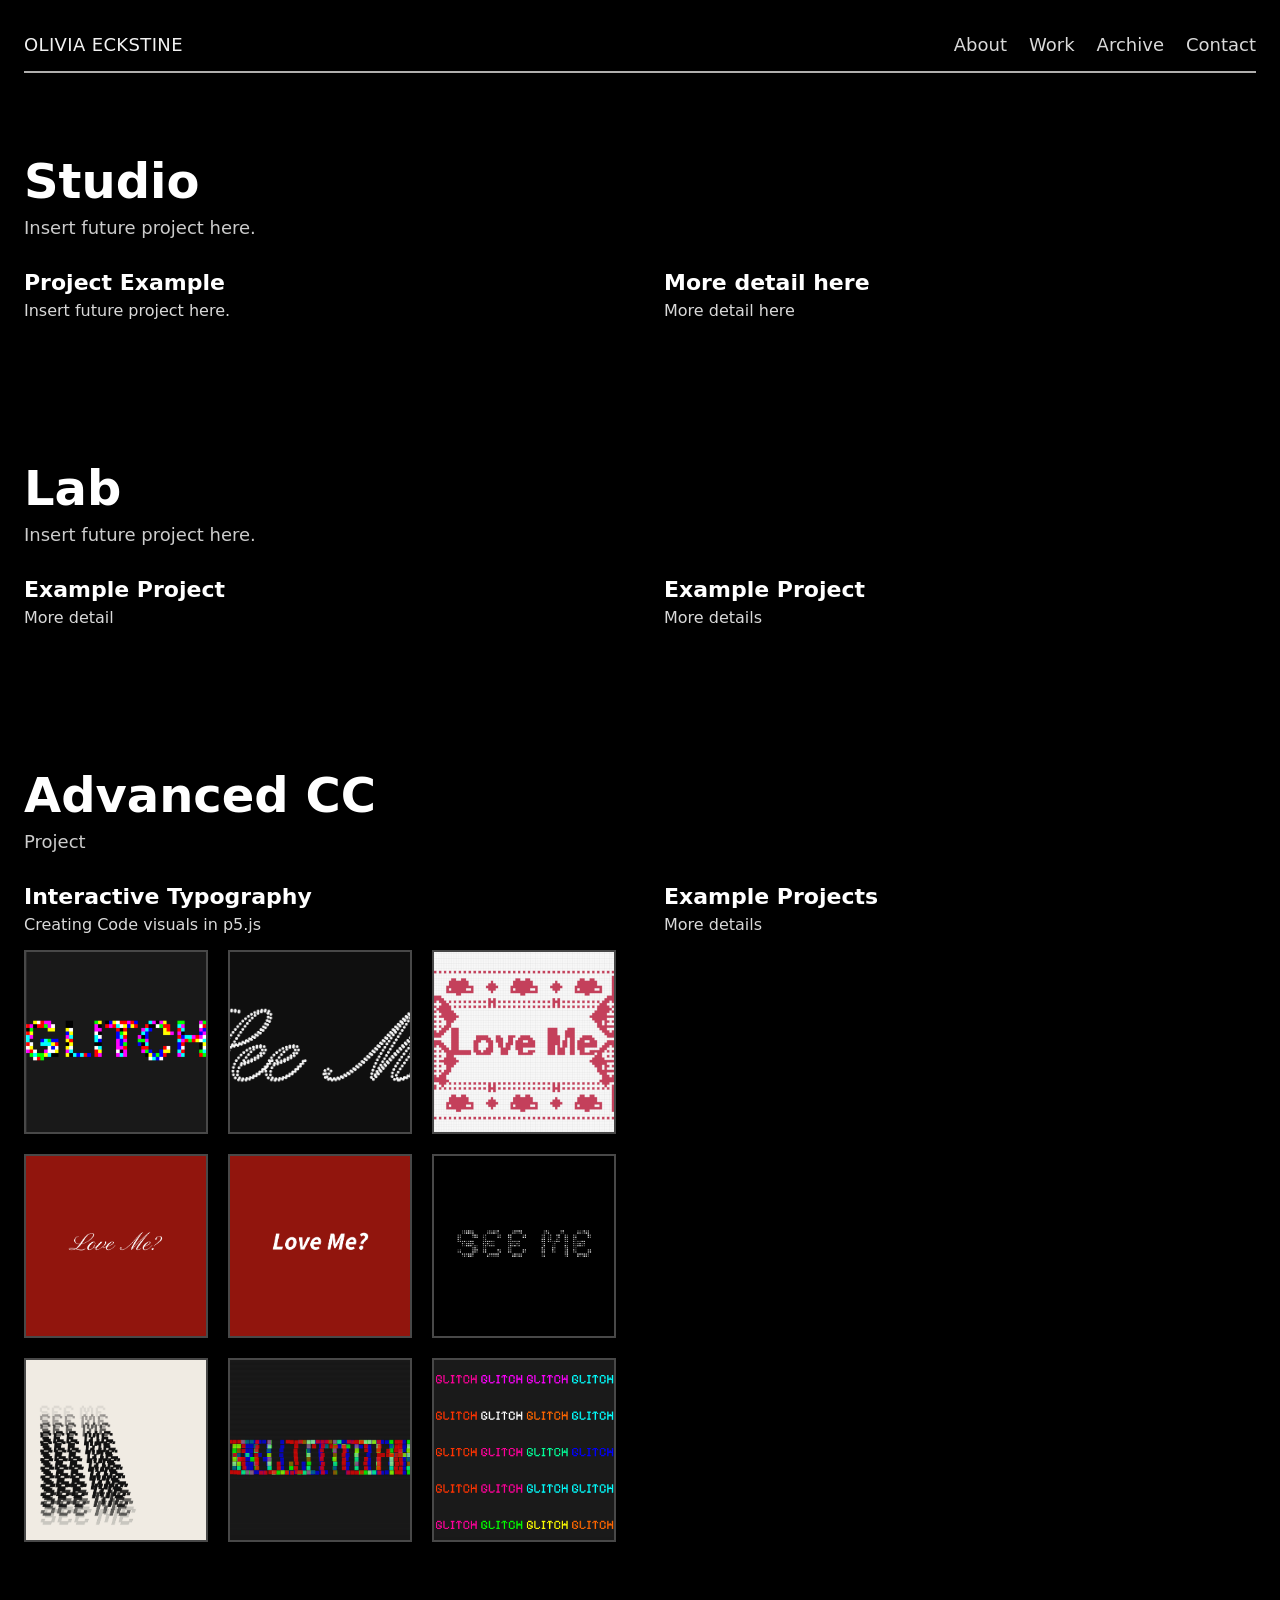
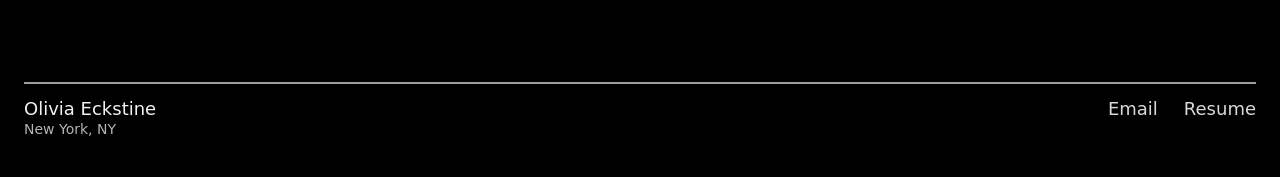
==== work.html @ ec0cae28 "Add files via upload" ====
<!DOCTYPE html>
<html lang="en">
<head>
    <meta charset="UTF-8">
    <meta name="viewport" content="width=device-width, initial-scale=1.0">
    <title>Document</title>
    <link rel="stylesheet" href="styles.css">
</head>
<body>
     <div class="wrap">
        <header class="nav">
            <div class="nav-left">
            <a href="index.html">OLIVIA ECKSTINE</a>
            </div>
            <nav class="nav-right">
                <a href="about.html">About</a>
                <a href="work.html">Work</a>
                <a href="archive.html">Archive</a>
                <a href="contact.html">Contact</a>
            </nav>
        </header>

        <main class="work-page">
          <section class="work-section work-studio">
            <header class="work-section-header">
              <h2 class="work-section-title">Studio</h2>
              <p class="work-section-desc">
                Insert future project here.
              </p>
            </header>

            <div class="work-grid">
              <article class="work-item">
                <h3>Project Example</h3>
                <p>                
                  Insert future project here.
                </p>
              </article>

              <article class="work-item">
                <h3>More detail here</h3>
                <p>More detail here</p>
              </article>
            </div>
          </section>

          <section class="work-section work-lab">
            <header class="work-section-header">
              <h2 class="work-section-title">Lab</h2>
              <p class="work-section-desc">
                Insert future project here.
              </p>
            </header>

            <div class="work-grid">
              <article class="work-item">
                <h3>Example Project</h3>
                <p>More detail</p>
              </article>

              <article class="work-item">
                <h3>Example Project</h3>
                <p>More details</p>
              </article>
            </div>
          </section>

          <section class="work-section work-acc">
            <header class="work-section-header">
              <h2 class="work-section-title">Advanced CC</h2>
              <p class="work-section-desc">
                Project
              </p>
            </header>

            <div class="work-grid">
              <article class="work-item">
                <h3>Interactive Typography</h3>
                <p>Creating Code visuals in p5.js</p>

                  <section class="type-grid-section">
                    <div class="type-grid">

                      <a class="archive-tile is-image" 
                        href="https://oeckstine.github.io/Proto1/" 
                        target="_blank" 
                        rel="noopener">
                        <img class="tile-image" 
                        src="proto1.png" 
                        alt="Proto1 p5.js Sketch Preview">
                      </a>

                      <a class="archive-tile is-image" 
                        href="https://oeckstine.github.io/Proto2/" 
                        target="_blank" 
                        rel="noopener">
                        <img class="tile-image" 
                        src="Proto2.png" 
                        alt="Proto2 p5.js Sketch Preview">
                      </a>

                      <a class="archive-tile is-image" 
                        href="https://oeckstine.github.io/Proto3/" 
                        target="_blank" 
                        rel="noopener">
                        <img class="tile-image" 
                        src="Proto3.png" 
                        alt="Proto3 p5.js Sketch Preview">
                      </a>

                      <a class="archive-tile is-image" 
                        href="https://oeckstine.github.io/Proto4/" 
                        target="_blank" 
                        rel="noopener">
                        <img class="tile-image" 
                        src="Proto4.png" 
                        alt="Proto4 p5.js Sketch Preview">
                      </a>

                      <a class="archive-tile is-image" 
                        href="https://oeckstine.github.io/Proto5/" 
                        target="_blank" 
                        rel="noopener">
                        <img class="tile-image" 
                        src="Proto5.png" 
                        alt="Proto5 p5.js Sketch Preview">
                      </a>

                      <a class="archive-tile is-image" 
                        href="https://oeckstine.github.io/Proto6/" 
                        target="_blank" 
                        rel="noopener">
                        <img class="tile-image" 
                        src="Proto6.png" 
                        alt="Proto6 p5.js Sketch Preview">
                      </a>

                      <a class="archive-tile is-image" 
                        href="https://oeckstine.github.io/proto7/" 
                        target="_blank" 
                        rel="noopener">
                        <img class="tile-image" 
                        src="Proto7.png" 
                        alt="Proto7 p5.js Sketch Preview">
                      </a>

                      <a class="archive-tile is-image" 
                        href="https://oeckstine.github.io/proto8/" 
                        target="_blank" 
                        rel="noopener">
                        <img class="tile-image" 
                        src="Proto8.png" 
                        alt="Proto8 p5.js Sketch Preview">
                      </a>

                      <a class="archive-tile is-image" 
                        href="https://oeckstine.github.io/proto9/" 
                        target="_blank" 
                        rel="noopener">
                        <img class="tile-image" 
                        src="Proto9.png" 
                        alt="Proto9 p5.js Sketch Preview">
                      </a>

                    </div>
                  </section>

              </article>

              <article class="work-item">
                <h3>Example Projects</h3>
                <p>More details</p>
              </article>
            </div>
          </section>
        </main>


        <footer class="bottom-nav">
            <div class="bottom-left">
                <div class="bottom-name">Olivia Eckstine</div>
                <div class="bottom-location">New York, NY</div>
            </div>

            <div class="bottom-right">
                <a href="mailto:o_eckstine@outlook.com">Email</a>
                <a href="OliviaEckstine.Resume (1).pdf" target="_blank" rel="noopener">Resume</a>
            </div>
        </footer>

    </div>
</body>
</html>
---- styles.css ----
* { box-sizing: border-box; }

html, body { height: 100%; }

body{
  margin: 0;
  background: #000;
  color: #fff;
  font-family: system-ui, Helvetica;
  font-weight: 500;
}

.wrap{
  margin: 0 auto;
  padding: 24px 24px 40px; 
} 

.nav{
  display: flex;
  align-items: center;
  justify-content: space-between;
  padding: 10px 0 16px;
  border-bottom: 2px solid rgba(176, 175, 174);
}

.nav-right{
  display: flex;
  gap: 22px;
}

.nav a{
  color: #fff;
  text-decoration: none;
  font-size: 18px;
  opacity: .85;
}

.nav a:hover,
.nav a.active{
  opacity: 1;
}

.nav-left a{
  letter-spacing: .02em;
  opacity: .95; 
}

.content {
  margin-top: 270px;
  margin-bottom: 160px;
  max-width: 720px;
  font-size: 40px;
  line-height: 1.25;
  overflow: visible;
}

.typing {
  position: relative;
}

.typing::after {
  content: "";
  display: inline-block;
  width: 2px;
  height: 1em;
  margin-left: 6px;
  background: rgba(255,255,255,.9);
  vertical-align: -0.12em;
  animation: blink .8s step-end infinite;
}

@keyframes blink {
  50% { opacity: 0; }
}

@media (prefers-reduced-motion: reduce) {
  .typing::after { animation: none; }
}

.grid-container{
  background: rgba(255, 255, 255, 0.1);
  padding: 40px 24px 40px; 
  border-radius: 8px;

  border-top: 2px solid rgba(176, 175, 174);
  background-clip: padding-box;

  display: grid;
  align-items: flex-start;
  grid-template-columns: repeat(3, 400px);
  gap: 16px;
}

.bottom-nav{
  margin-top: 24px;
  padding: 14px 0 0;
  border-top: 2px solid rgba(176, 175, 174, .9);

  display: flex;
  align-items: flex-start;
  justify-content: space-between;
  gap: 20px;

  font-size: 18px;
}

.bottom-left{
  display: flex;
  flex-direction: column;
  gap: 2px;
}

.bottom-name{
  opacity: .95;
}

.bottom-location{
  opacity: .7;
  font-size: 14px;
}

.bottom-right{
  display: flex;
  gap: 26px;
}

.bottom-right a{
  color: #fff;
  text-decoration: none;
  opacity: .85;
}

.bottom-right a:hover{
  opacity: 1;
}

.content-about{
  margin: 150px 0;
  font-size: 24px;
  margin-right: 350px;

}

.work-page{
  margin-top: 80px;
}

.work-section{
  margin-bottom: 140px;
}

.work-section-header{
  max-width: 640px;
  margin-bottom: 32px;
}

.work-section-title{
  font-size: 48px;
  margin: 0 0 8px;
}

.work-section-desc{
  font-size: 18px;
  opacity: .8;
  margin: 0;
}

.work-grid{
  display: grid;
  grid-template-columns: repeat(2, 1fr);
  gap: 32px 48px;
}

.work-item h3{
  margin: 0 0 6px;
  font-size: 22px;
}

.work-item p{
  margin: 0;
  font-size: 16px;
  opacity: .85;
}

@media (max-width: 800px){
  .work-grid{
    grid-template-columns: 1fr;
  }
}


.content-contact{
  margin: 230px 0;
  font-size: 24px;
  margin-right: 350px;
}

.footer-contact{
  display: grid;
  grid-template-columns: 1fr 1fr;
  gap: 40px 120px; 

  margin-top: 120px;
  margin-bottom: 60px;
  margin-left: 490px;
}

.contact-item{
  max-width: 420px;
}

.contact-item h4{
  font-size: 28px;
  font-weight: 600;
  margin: 0 0 8px;
}

.contact-item a,
.contact-item span{
  display: inline-block;
  font-size: 18px;
  color: #fff;
  opacity: .9;
}

.contact-item a{
  text-decoration: underline;
  text-underline-offset: 6px;
}

.contact-item span + span{
  margin-top: 6px;
  display: block;
}

.content-archive{
  font-size: 140px;
  text-align: center;
}

.content-archive h1{
  margin-top: -35px;
  margin-bottom: 16px; 
  letter-spacing: 0.5cm;
}

.archive-grid{
  display: grid;
  grid-template-columns: repeat(4, minmax(0, 1fr));
  gap: 20px;
  margin-top: 24px;
}

.archive-tile{
  position: relative;
  aspect-ratio: 1 / 1;  
  overflow: hidden; 
  display: block;
  background: rgba(255,255,255,.1);
  border: 2px solid rgba(255,255,255,.2);
}

.archive-tile iframe{
  position: absolute;
  inset: 0;
  width: 100%;
  height: 100%;
  border: 0;

  transform: scale(1);
  transform-origin: top left;
  pointer-events: none;
}

.tile-label{
  position: absolute;
  left: 10px;
  bottom: 10px;

  font-size: 12px;
  color: #000;
  background: rgba(255,255,255,.85);
  padding: 4px 6px;
}

.tile-image{
  position: absolute;
  inset: 0;
  width: 100%;
  height: 100%;
  object-fit: cover;
  display: block;
}

.recent-grid-container{
  display: grid;
  grid-template-columns: repeat(4, minmax(0, 1fr));
  gap: 70px;
  margin-top: 35px;
  margin-right: 70px;
  margin-left: 70px;
}

.recent-tile{
  position: relative;
  display: block;
  aspect-ratio: 1 / 1;
  overflow: hidden;
}
.recent-tile img,
.recent-tile iframe{
  position: absolute;
  inset: 0;
  width: 100%;
  height: 100%;
}

.recent-image,
.tile-image{
  object-fit: cover;
}

.recent-tile iframe{
  border: 0;
  transform: scale(1);
  transform-origin: top left;
  pointer-events: none;
}

.recent-label{
  position: absolute;
  left: 10px;
  bottom: 10px;
  font-size: 12px;
  color: #000;
  background: rgba(255,255,255,.85);
  padding: 4px 6px;
}

.recent{
  margin-top: 24px;
  padding-top: 20px;
  border-top: 2px solid rgba(176, 175, 174, 0.9);
}

.recent-title{
  font-size: 36px;
  margin: 0;
}

.type-grid{
  display: grid;
  grid-template-columns: repeat(3, 1fr); 
  gap: 20px;
  margin-top: 16px;
}

.archive-tile{
  position: relative;
}

.tile-image{
  width: 100%;
  height: 100%;
  object-fit: cover;
  display: block;
}
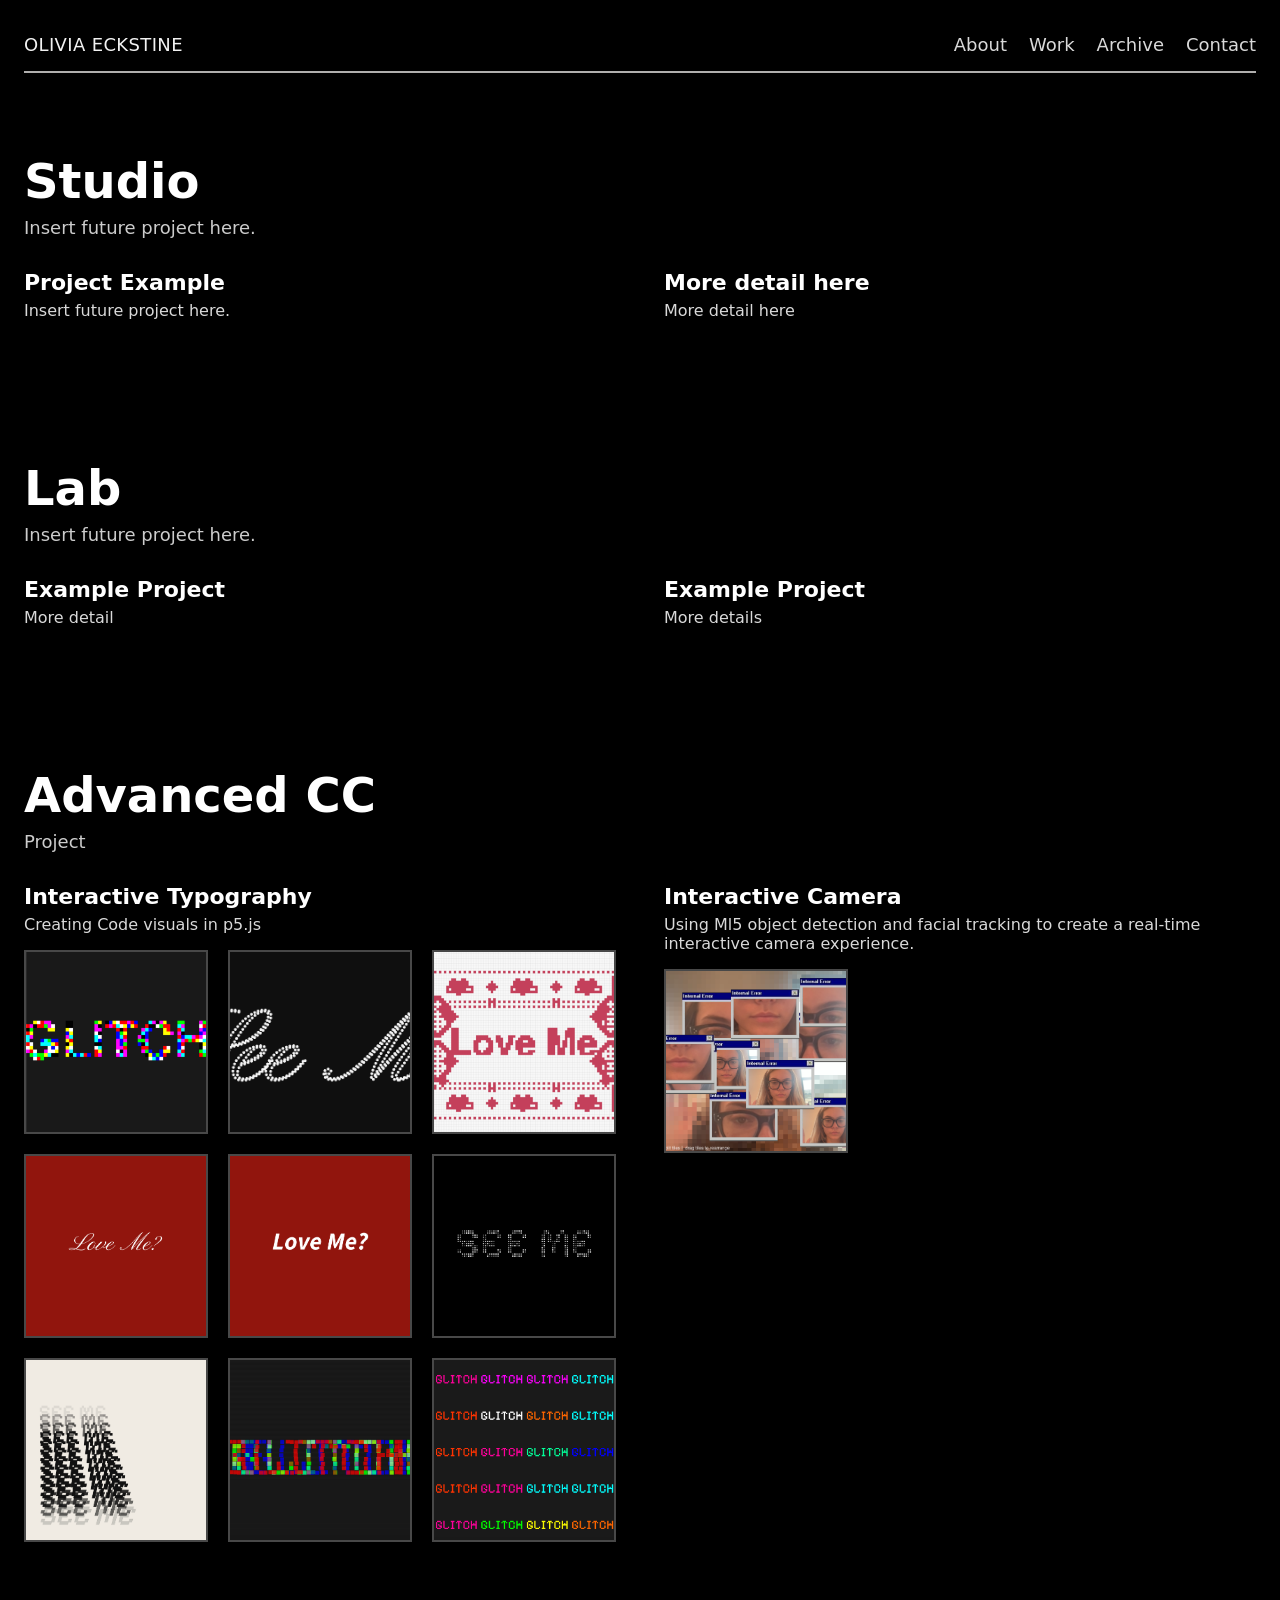
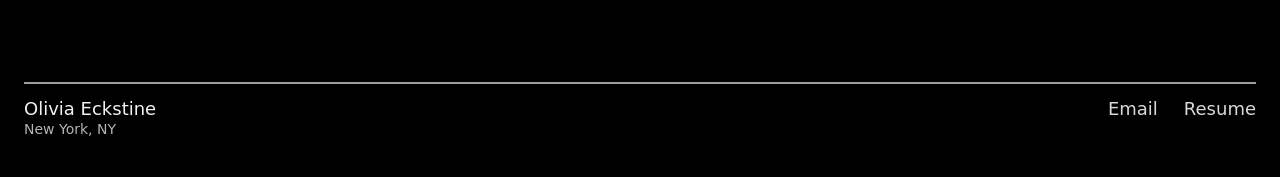
==== commit 9185f99e: "Add files via upload" ====
--- a/work.html
+++ b/work.html
@@ -168,8 +168,19 @@
               </article>
 
               <article class="work-item">
-                <h3>Example Projects</h3>
-                <p>More details</p>
+                <h3>Interactive Camera</h3>
+                <p>Using Ml5 object detection and facial tracking to create a real-time interactive camera experience.</p>
+                <section class="type-grid-section">
+                    <div class="type-grid">
+
+                      <a class="archive-tile is-image" 
+                        href="https://oeckstine.github.io/Experimental-Camera/" 
+                        target="_blank" 
+                        rel="noopener">
+                        <img class="tile-image" 
+                        src="Camera.png" 
+                        alt="Camera p5.js Sketch Preview">
+                      </a>
               </article>
             </div>
           </section>
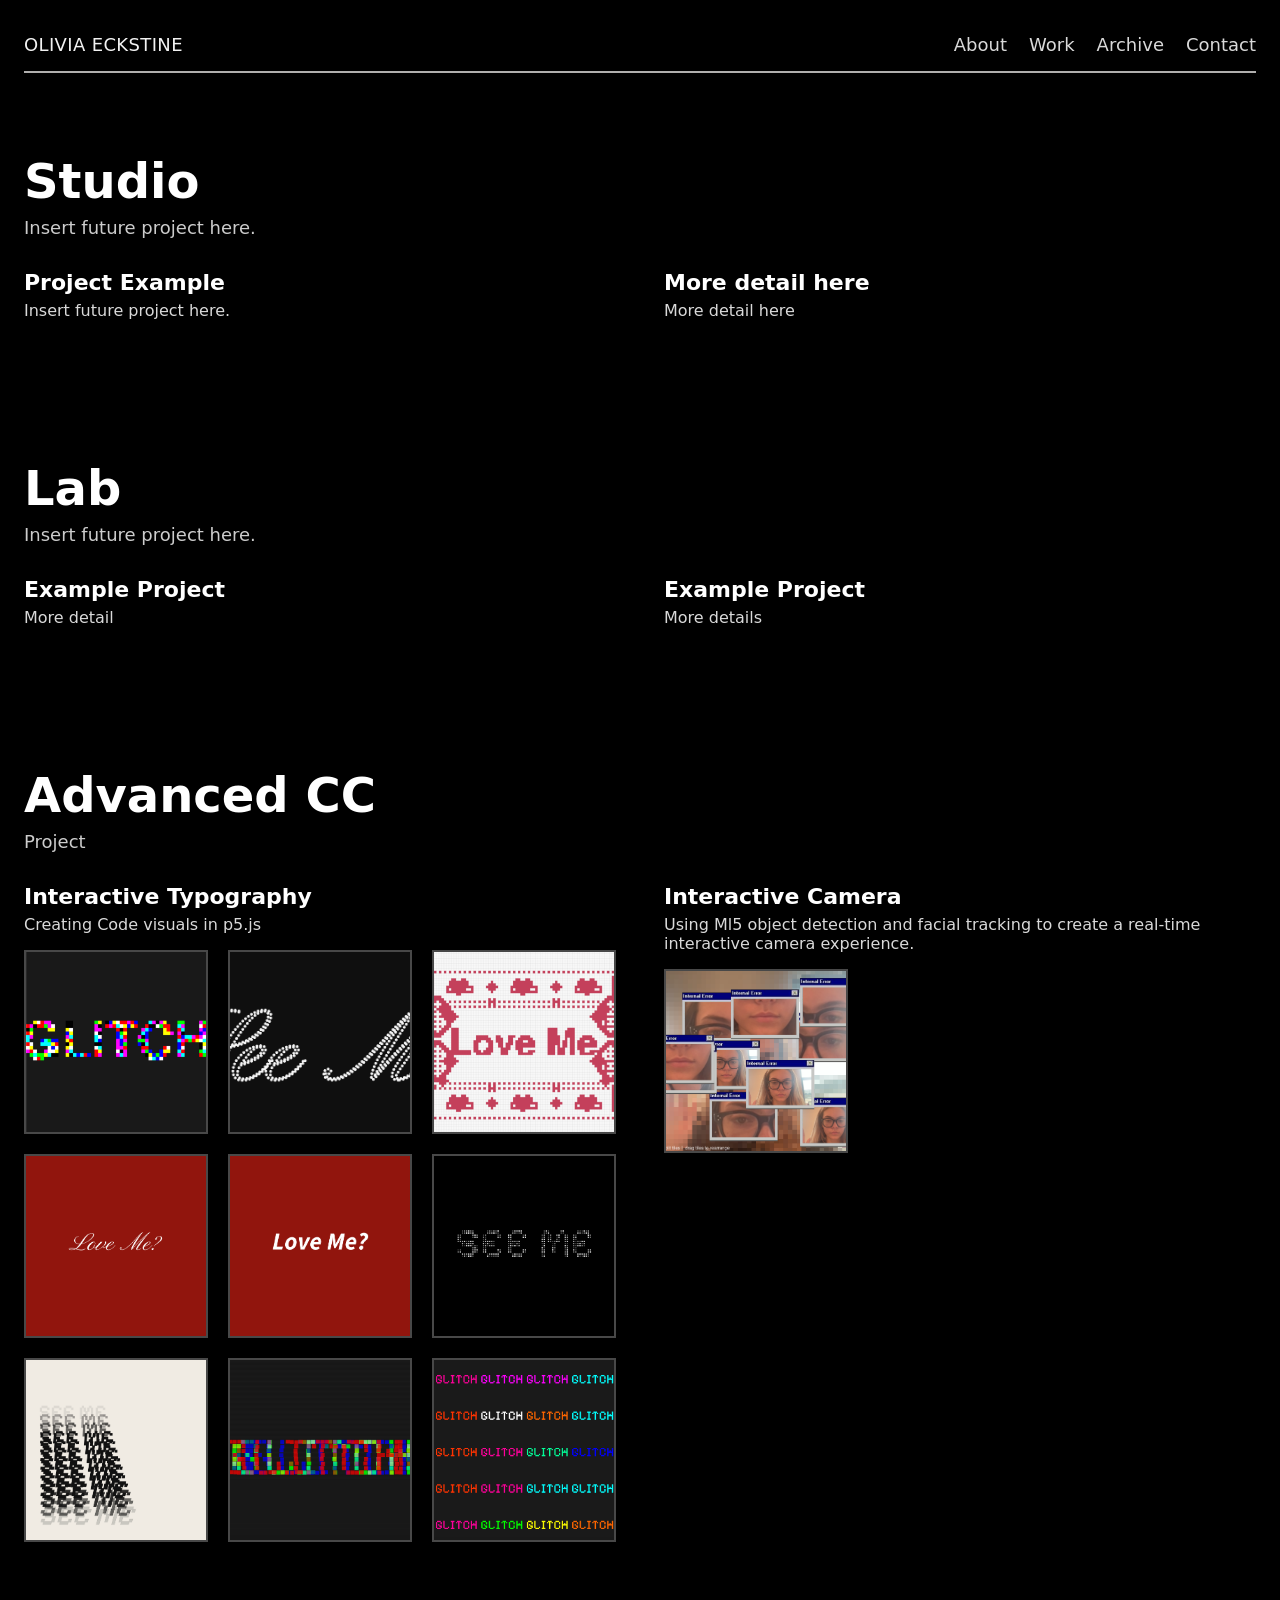
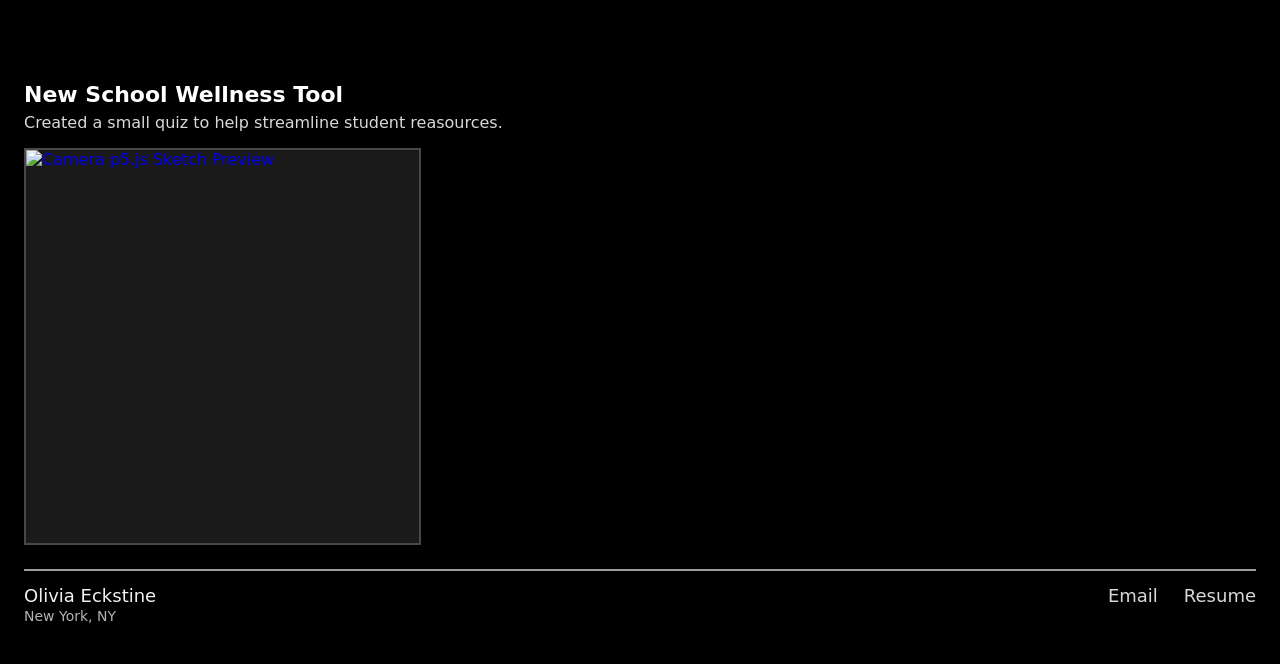
==== commit 741acf21: "Add New School Wellness Tool section to work.html Added a new article section for the New School Wel" ====
--- a/work.html
+++ b/work.html
@@ -184,6 +184,24 @@
               </article>
             </div>
           </section>
+                <article class="work-item">
+                <h3>New School Wellness Tool</h3>
+                <p>Created a small quiz to help streamline student reasources.</p>
+                <section class="type-grid-section">
+                    <div class="type-grid">
+
+                      <a class="archive-tile is-image" 
+                        href="https://oeckstine.github.io/WellnessTool-V.2/" 
+                        target="_blank" 
+                        rel="noopener">
+                        <img class="tile-image" 
+                        src="WellnessTool.png" 
+                        alt="Camera p5.js Sketch Preview">
+                      </a>
+              </article>
+
+
+                  
         </main>
 
 
@@ -201,4 +219,4 @@
 
     </div>
 </body>
-</html>+</html>
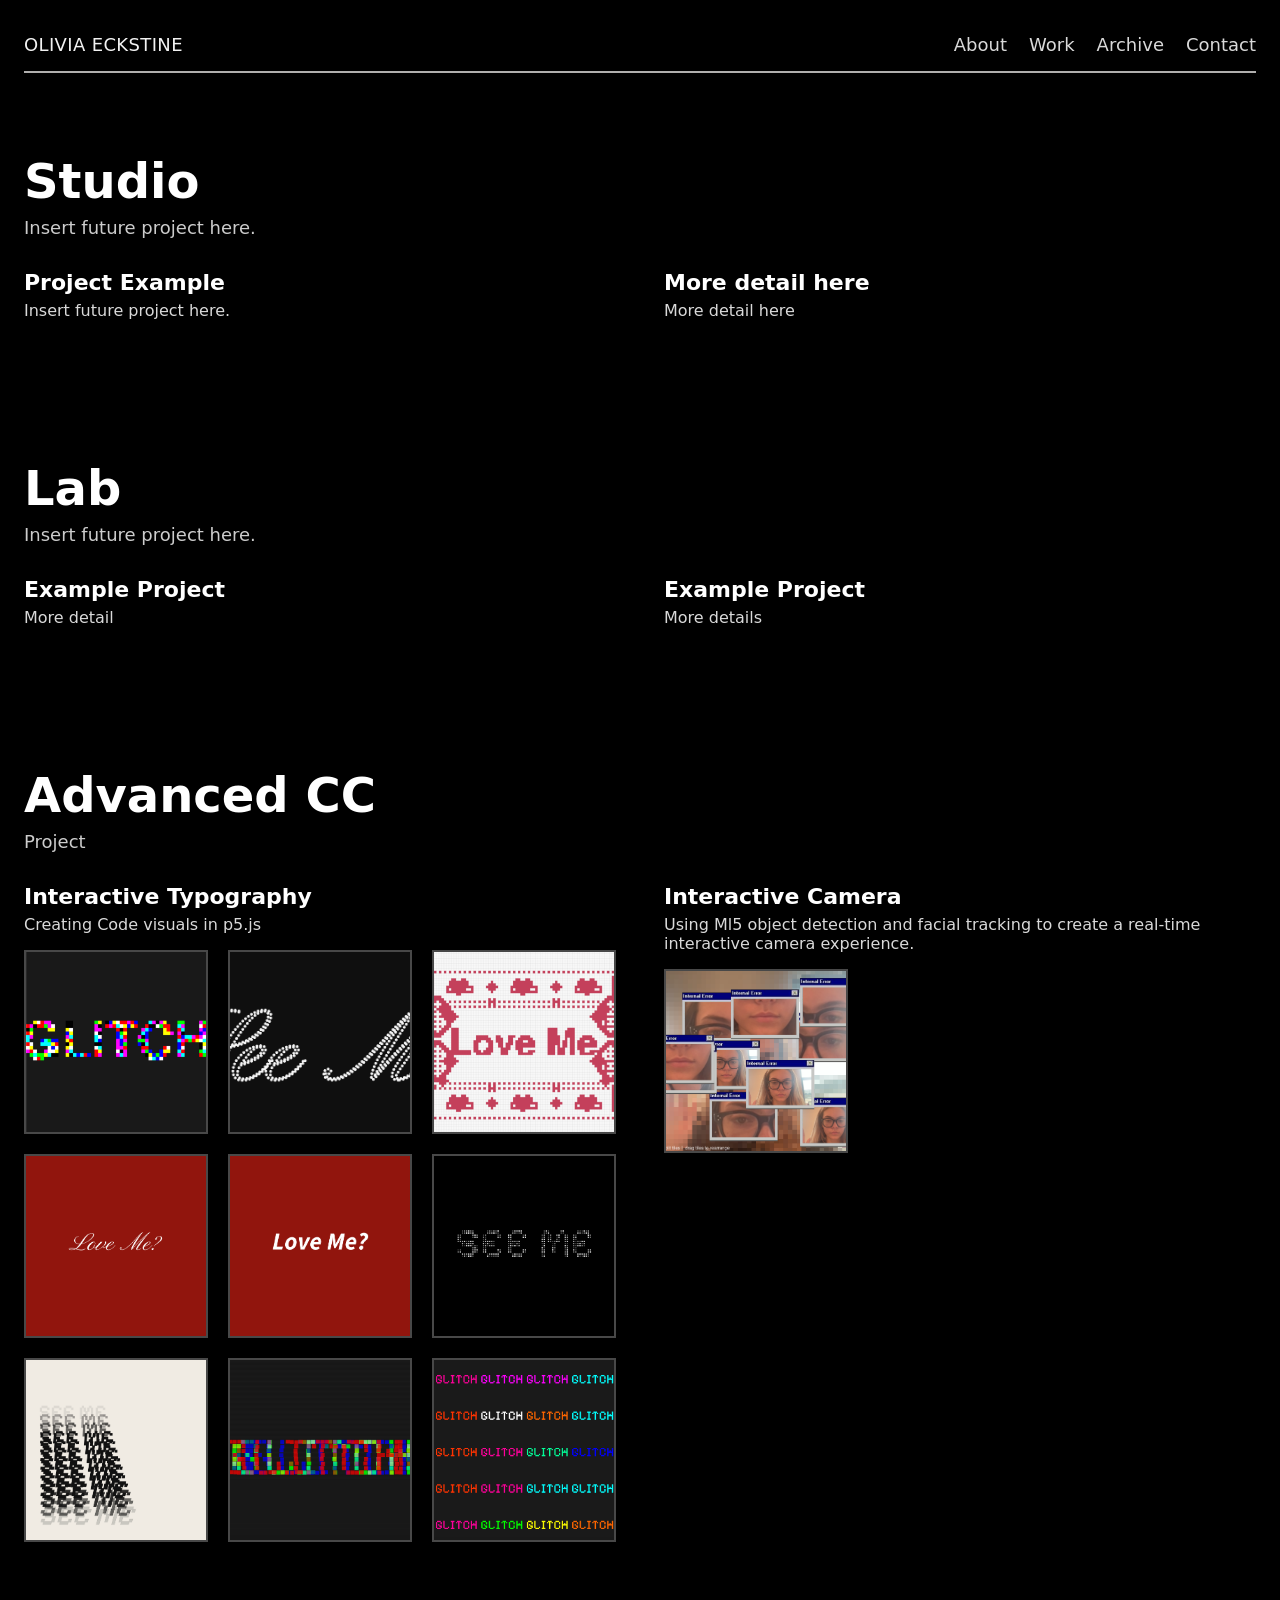
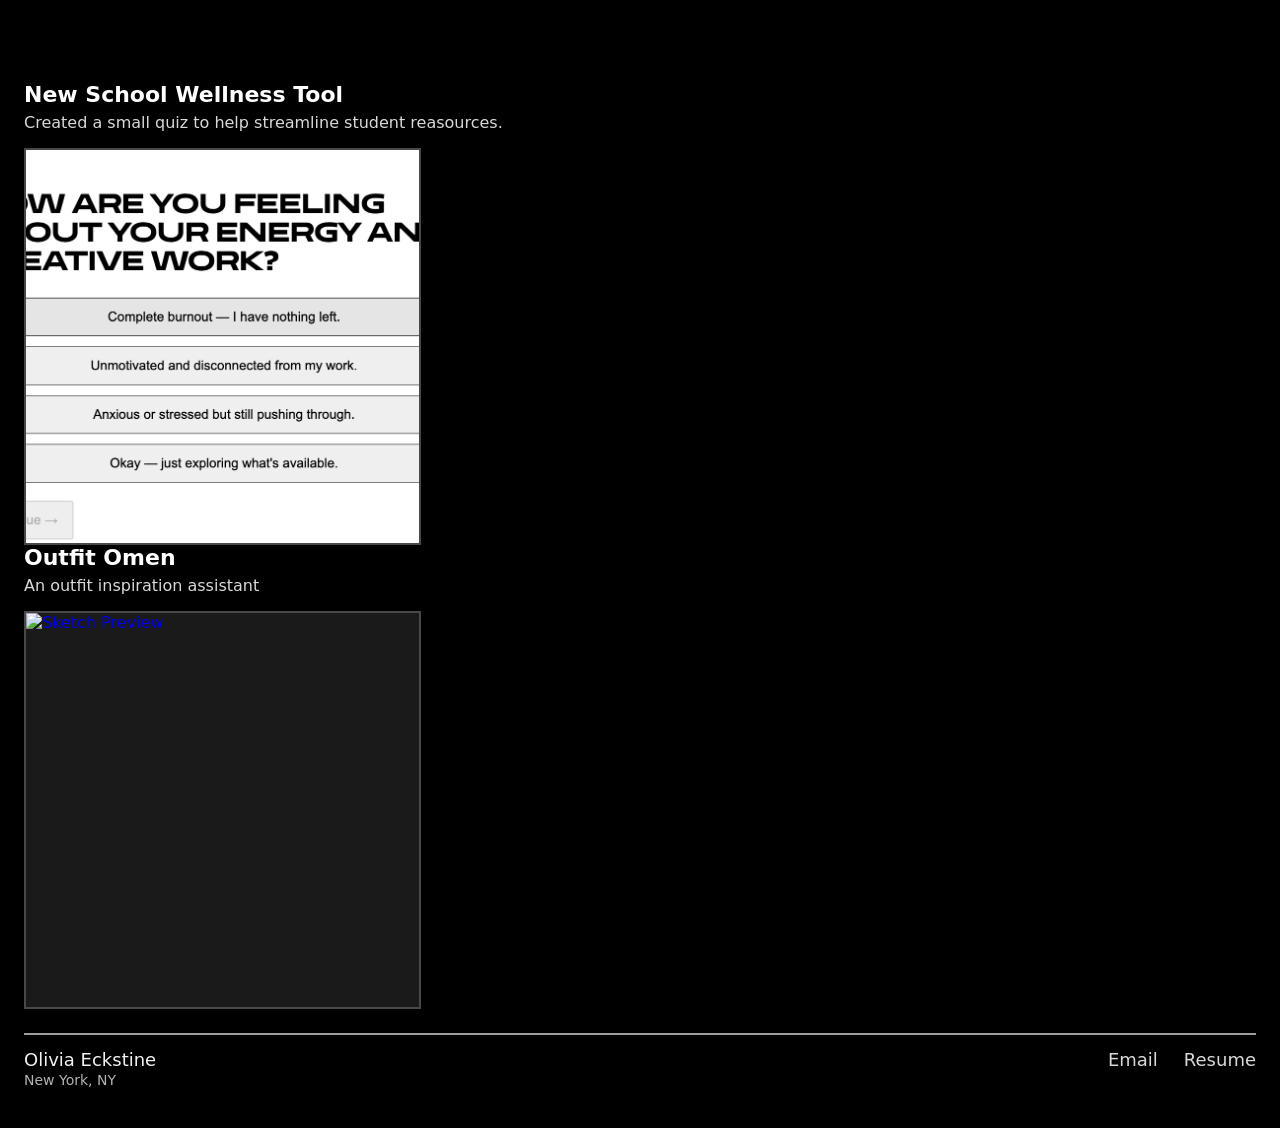
==== commit 1a25834e: "Update work.html" ====
--- a/work.html
+++ b/work.html
@@ -200,6 +200,23 @@
                       </a>
               </article>
 
+             </section>
+                <article class="work-item">
+                <h3>Outfit Omen</h3>
+                <p>An outfit inspiration assistant</p>
+                <section class="type-grid-section">
+                    <div class="type-grid">
+
+                      <a class="archive-tile is-image" 
+                        href="https://oeckstine.github.io/Outfit-Omen/" 
+                        target="_blank" 
+                        rel="noopener">
+                        <img class="tile-image" 
+                        src="BackgroundUI.png" 
+                        alt="Sketch Preview">
+                      </a>
+              </article>
+
 
                   
         </main>
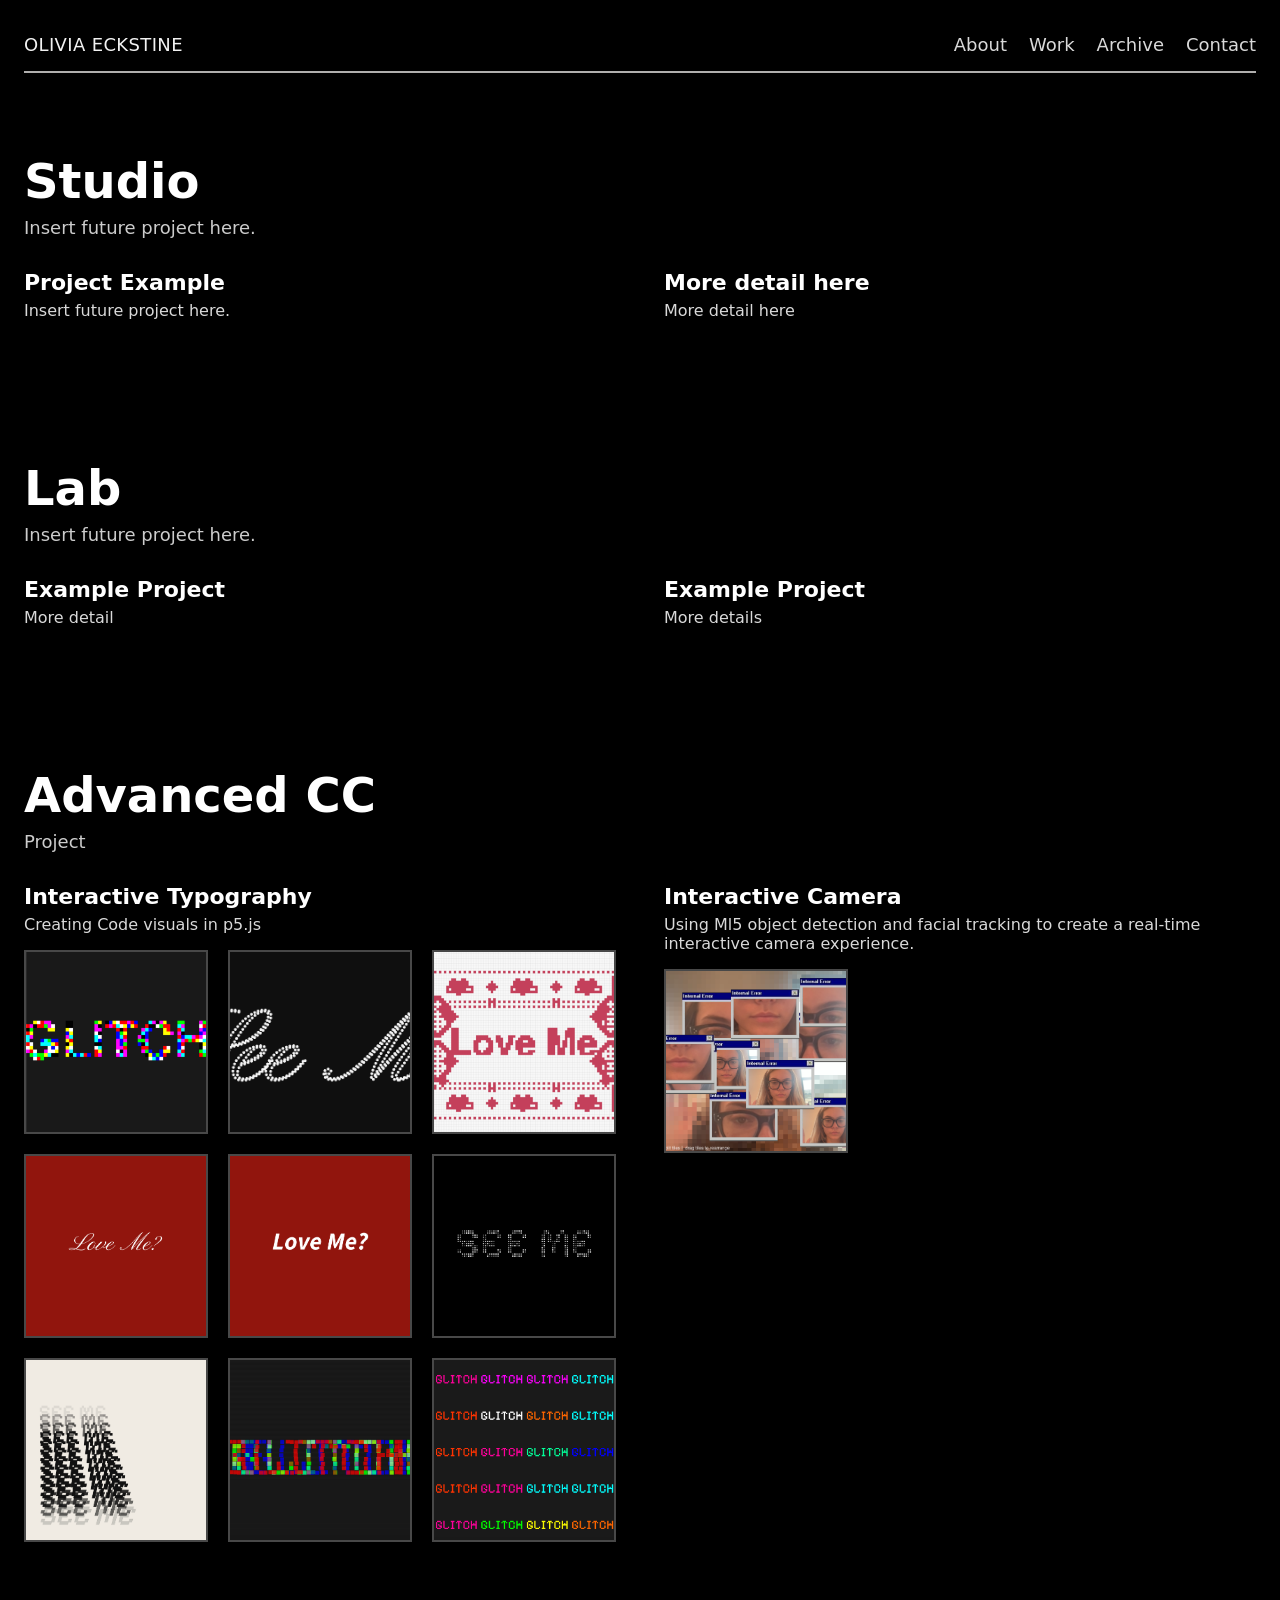
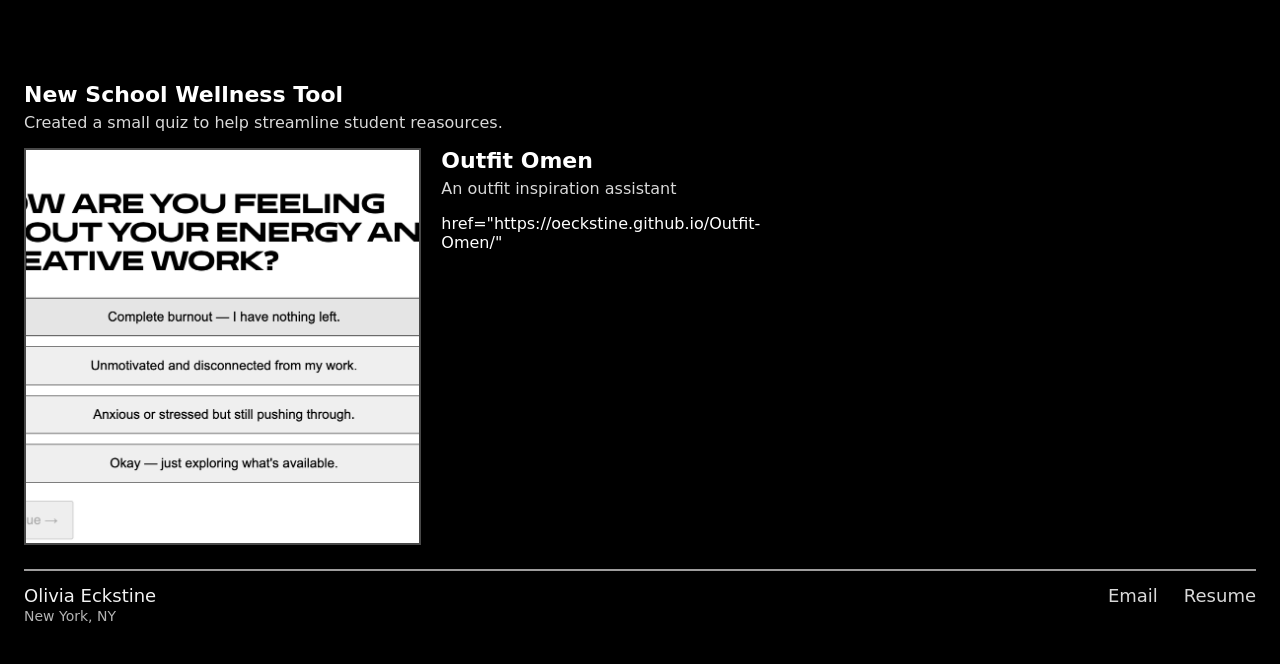
==== commit 4b9a9e5a: "Update work.html" ====
--- a/work.html
+++ b/work.html
@@ -198,24 +198,18 @@
                         src="WellnessTool.png" 
                         alt="Camera p5.js Sketch Preview">
                       </a>
-              </article>
-
-             </section>
                 <article class="work-item">
-                <h3>Outfit Omen</h3>
-                <p>An outfit inspiration assistant</p>
-                <section class="type-grid-section">
-                    <div class="type-grid">
-
-                      <a class="archive-tile is-image" 
-                        href="https://oeckstine.github.io/Outfit-Omen/" 
-                        target="_blank" 
-                        rel="noopener">
-                        <img class="tile-image" 
-                        src="BackgroundUI.png" 
-                        alt="Sketch Preview">
-                      </a>
-              </article>
+                  <h3>Outfit Omen</h3>
+                      <p>An outfit inspiration assistant</p>
+                      <section class="type-grid-section">
+                    <div class="type-grid">
+                        href="https://oeckstine.github.io/Outfit-Omen/"
+                    </div>
+                  </section>
+             </article>
+
+  </div>
+</section>
 
 
                   
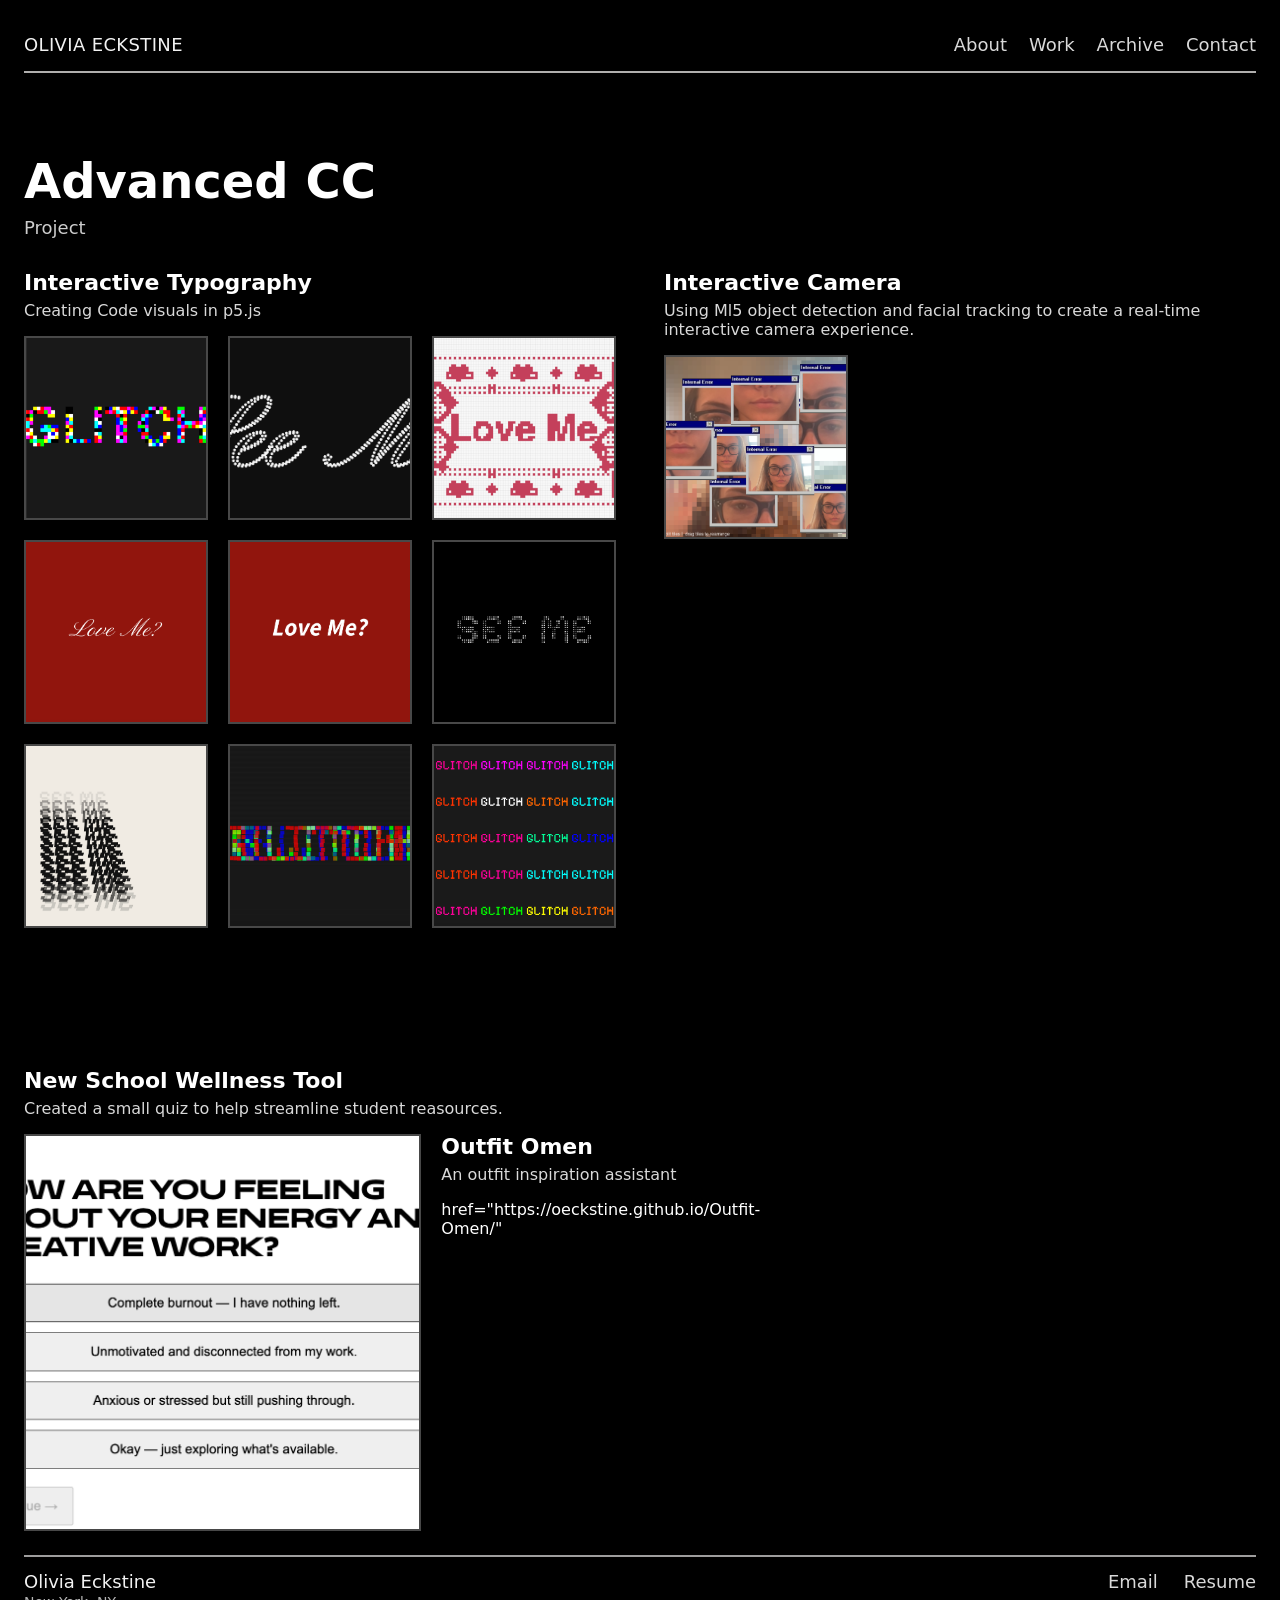
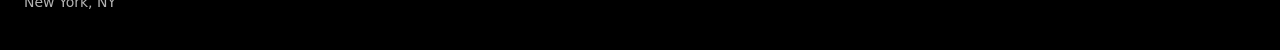
==== commit 800b916a: "Remove Studio and Lab sections from work.html Removed sections for Studio and Lab from work.html." ====
--- a/work.html
+++ b/work.html
@@ -21,50 +21,7 @@
         </header>
 
         <main class="work-page">
-          <section class="work-section work-studio">
-            <header class="work-section-header">
-              <h2 class="work-section-title">Studio</h2>
-              <p class="work-section-desc">
-                Insert future project here.
-              </p>
-            </header>
-
-            <div class="work-grid">
-              <article class="work-item">
-                <h3>Project Example</h3>
-                <p>                
-                  Insert future project here.
-                </p>
-              </article>
-
-              <article class="work-item">
-                <h3>More detail here</h3>
-                <p>More detail here</p>
-              </article>
-            </div>
-          </section>
-
-          <section class="work-section work-lab">
-            <header class="work-section-header">
-              <h2 class="work-section-title">Lab</h2>
-              <p class="work-section-desc">
-                Insert future project here.
-              </p>
-            </header>
-
-            <div class="work-grid">
-              <article class="work-item">
-                <h3>Example Project</h3>
-                <p>More detail</p>
-              </article>
-
-              <article class="work-item">
-                <h3>Example Project</h3>
-                <p>More details</p>
-              </article>
-            </div>
-          </section>
-
+         
           <section class="work-section work-acc">
             <header class="work-section-header">
               <h2 class="work-section-title">Advanced CC</h2>
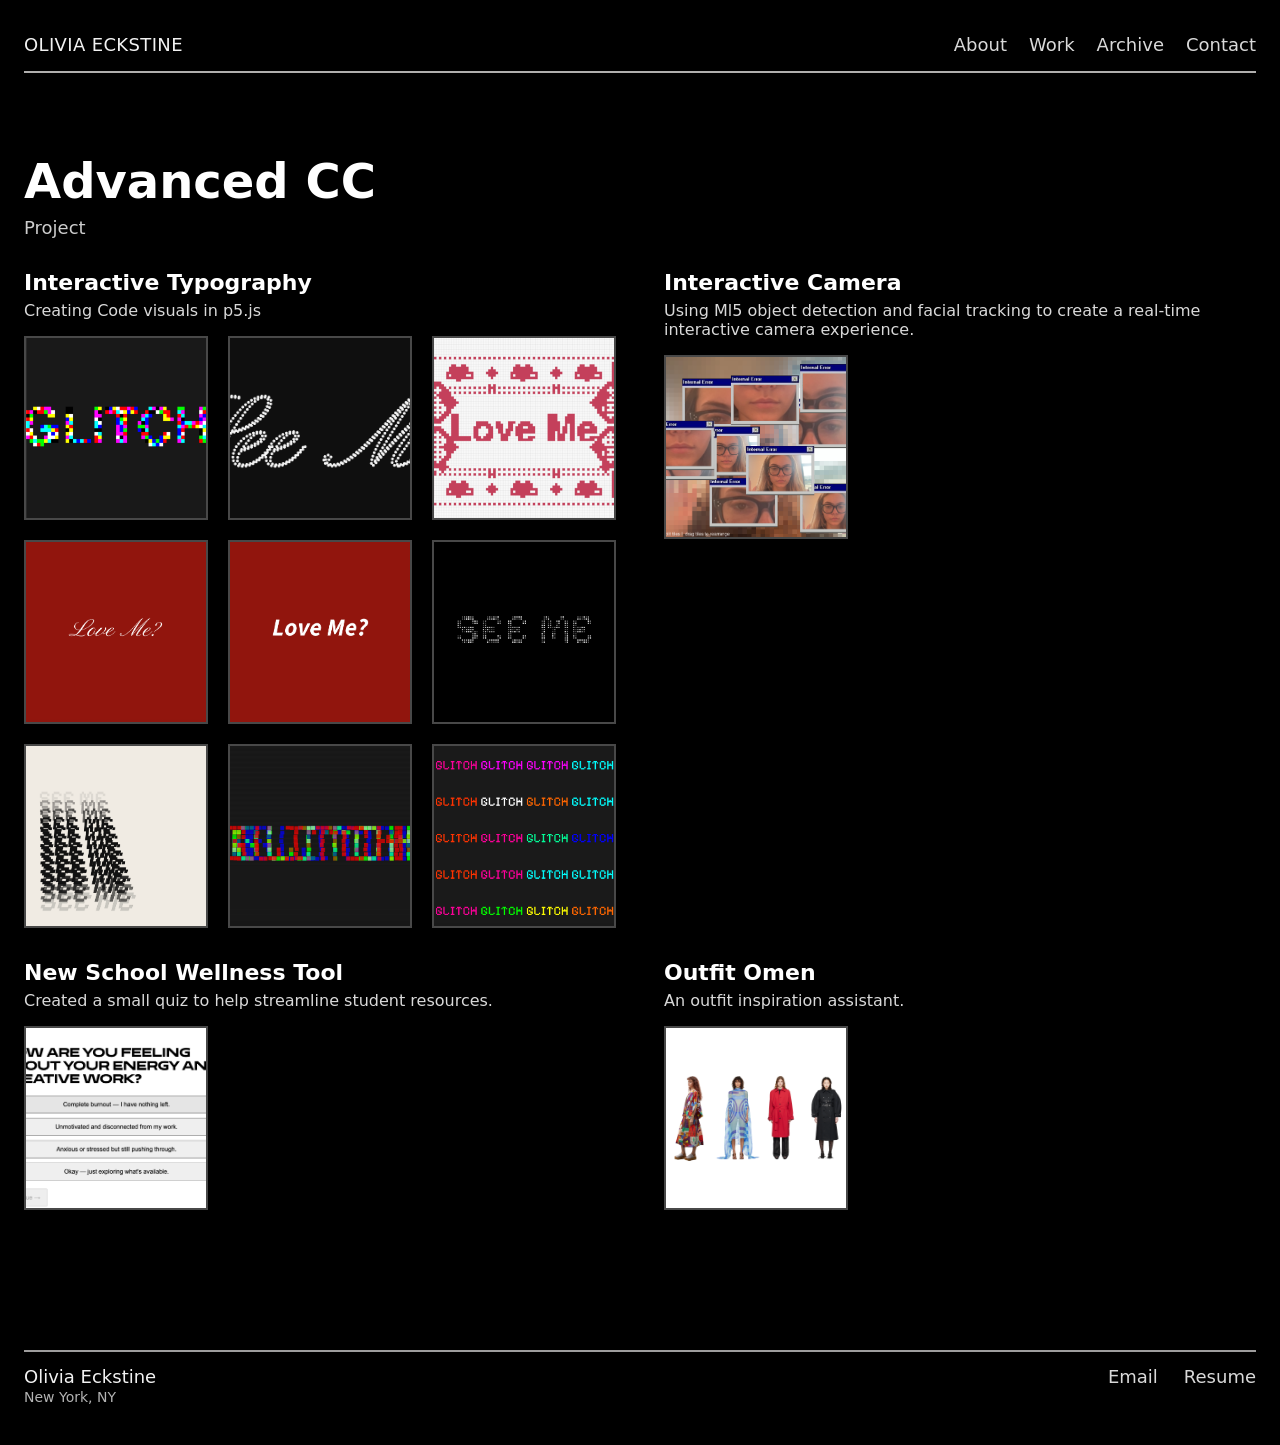
==== commit 0636a3b4: "Fixing work content" ====
--- a/work.html
+++ b/work.html
@@ -31,147 +31,159 @@
             </header>
 
             <div class="work-grid">
+
               <article class="work-item">
                 <h3>Interactive Typography</h3>
                 <p>Creating Code visuals in p5.js</p>
-
-                  <section class="type-grid-section">
-                    <div class="type-grid">
-
-                      <a class="archive-tile is-image" 
-                        href="https://oeckstine.github.io/Proto1/" 
-                        target="_blank" 
-                        rel="noopener">
-                        <img class="tile-image" 
-                        src="proto1.png" 
-                        alt="Proto1 p5.js Sketch Preview">
-                      </a>
-
-                      <a class="archive-tile is-image" 
-                        href="https://oeckstine.github.io/Proto2/" 
-                        target="_blank" 
-                        rel="noopener">
-                        <img class="tile-image" 
-                        src="Proto2.png" 
-                        alt="Proto2 p5.js Sketch Preview">
-                      </a>
-
-                      <a class="archive-tile is-image" 
-                        href="https://oeckstine.github.io/Proto3/" 
-                        target="_blank" 
-                        rel="noopener">
-                        <img class="tile-image" 
-                        src="Proto3.png" 
-                        alt="Proto3 p5.js Sketch Preview">
-                      </a>
-
-                      <a class="archive-tile is-image" 
-                        href="https://oeckstine.github.io/Proto4/" 
-                        target="_blank" 
-                        rel="noopener">
-                        <img class="tile-image" 
-                        src="Proto4.png" 
-                        alt="Proto4 p5.js Sketch Preview">
-                      </a>
-
-                      <a class="archive-tile is-image" 
-                        href="https://oeckstine.github.io/Proto5/" 
-                        target="_blank" 
-                        rel="noopener">
-                        <img class="tile-image" 
-                        src="Proto5.png" 
-                        alt="Proto5 p5.js Sketch Preview">
-                      </a>
-
-                      <a class="archive-tile is-image" 
-                        href="https://oeckstine.github.io/Proto6/" 
-                        target="_blank" 
-                        rel="noopener">
-                        <img class="tile-image" 
-                        src="Proto6.png" 
-                        alt="Proto6 p5.js Sketch Preview">
-                      </a>
-
-                      <a class="archive-tile is-image" 
-                        href="https://oeckstine.github.io/proto7/" 
-                        target="_blank" 
-                        rel="noopener">
-                        <img class="tile-image" 
-                        src="Proto7.png" 
-                        alt="Proto7 p5.js Sketch Preview">
-                      </a>
-
-                      <a class="archive-tile is-image" 
-                        href="https://oeckstine.github.io/proto8/" 
-                        target="_blank" 
-                        rel="noopener">
-                        <img class="tile-image" 
-                        src="Proto8.png" 
-                        alt="Proto8 p5.js Sketch Preview">
-                      </a>
-
-                      <a class="archive-tile is-image" 
-                        href="https://oeckstine.github.io/proto9/" 
-                        target="_blank" 
-                        rel="noopener">
-                        <img class="tile-image" 
-                        src="Proto9.png" 
-                        alt="Proto9 p5.js Sketch Preview">
-                      </a>
-
-                    </div>
-                  </section>
-
+                <section class="type-grid-section">
+                  <div class="type-grid">
+
+                    <a class="archive-tile is-image" 
+                      href="https://oeckstine.github.io/Proto1/" 
+                      target="_blank" 
+                      rel="noopener">
+                      <img class="tile-image" 
+                      src="proto1.png" 
+                      alt="Proto1 p5.js Sketch Preview">
+                    </a>
+
+                    <a class="archive-tile is-image" 
+                      href="https://oeckstine.github.io/Proto2/" 
+                      target="_blank" 
+                      rel="noopener">
+                      <img class="tile-image" 
+                      src="Proto2.png" 
+                      alt="Proto2 p5.js Sketch Preview">
+                    </a>
+
+                    <a class="archive-tile is-image" 
+                      href="https://oeckstine.github.io/Proto3/" 
+                      target="_blank" 
+                      rel="noopener">
+                      <img class="tile-image" 
+                      src="Proto3.png" 
+                      alt="Proto3 p5.js Sketch Preview">
+                    </a>
+
+                    <a class="archive-tile is-image" 
+                      href="https://oeckstine.github.io/Proto4/" 
+                      target="_blank" 
+                      rel="noopener">
+                      <img class="tile-image" 
+                      src="Proto4.png" 
+                      alt="Proto4 p5.js Sketch Preview">
+                    </a>
+
+                    <a class="archive-tile is-image" 
+                      href="https://oeckstine.github.io/Proto5/" 
+                      target="_blank" 
+                      rel="noopener">
+                      <img class="tile-image" 
+                      src="Proto5.png" 
+                      alt="Proto5 p5.js Sketch Preview">
+                    </a>
+
+                    <a class="archive-tile is-image" 
+                      href="https://oeckstine.github.io/Proto6/" 
+                      target="_blank" 
+                      rel="noopener">
+                      <img class="tile-image" 
+                      src="Proto6.png" 
+                      alt="Proto6 p5.js Sketch Preview">
+                    </a>
+
+                    <a class="archive-tile is-image" 
+                      href="https://oeckstine.github.io/proto7/" 
+                      target="_blank" 
+                      rel="noopener">
+                      <img class="tile-image" 
+                      src="Proto7.png" 
+                      alt="Proto7 p5.js Sketch Preview">
+                    </a>
+
+                    <a class="archive-tile is-image" 
+                      href="https://oeckstine.github.io/proto8/" 
+                      target="_blank" 
+                      rel="noopener">
+                      <img class="tile-image" 
+                      src="Proto8.png" 
+                      alt="Proto8 p5.js Sketch Preview">
+                    </a>
+
+                    <a class="archive-tile is-image" 
+                      href="https://oeckstine.github.io/proto9/" 
+                      target="_blank" 
+                      rel="noopener">
+                      <img class="tile-image" 
+                      src="Proto9.png" 
+                      alt="Proto9 p5.js Sketch Preview">
+                    </a>
+
+                  </div>
+                </section>
               </article>
 
               <article class="work-item">
                 <h3>Interactive Camera</h3>
                 <p>Using Ml5 object detection and facial tracking to create a real-time interactive camera experience.</p>
                 <section class="type-grid-section">
-                    <div class="type-grid">
-
-                      <a class="archive-tile is-image" 
-                        href="https://oeckstine.github.io/Experimental-Camera/" 
-                        target="_blank" 
-                        rel="noopener">
-                        <img class="tile-image" 
-                        src="Camera.png" 
-                        alt="Camera p5.js Sketch Preview">
-                      </a>
-              </article>
+                  <div class="type-grid">
+
+                    <a class="archive-tile is-image" 
+                      href="https://oeckstine.github.io/Experimental-Camera/" 
+                      target="_blank" 
+                      rel="noopener">
+                      <img class="tile-image" 
+                      src="Camera.png" 
+                      alt="Camera p5.js Sketch Preview">
+                    </a>
+
+                  </div>
+                </section>
+              </article>
+
+              <article class="work-item">
+                <h3>New School Wellness Tool</h3>
+                <p>Created a small quiz to help streamline student resources.</p>
+                <section class="type-grid-section">
+                  <div class="type-grid">
+
+                    <a class="archive-tile is-image" 
+                      href="https://oeckstine.github.io/WellnessTool-V.2/" 
+                      target="_blank" 
+                      rel="noopener">
+                      <img class="tile-image" 
+                      src="WellnessTool.png" 
+                      alt="Wellness Tool Preview">
+                    </a>
+
+                  </div>
+                </section>
+              </article>
+
+              <article class="work-item">
+                <h3>Outfit Omen</h3>
+                <p>An outfit inspiration assistant.</p>
+                <section class="type-grid-section">
+                  <div class="type-grid">
+
+                    <a class="archive-tile is-image" 
+                      href="https://oeckstine.github.io/Outfit-Omen/" 
+                      target="_blank" 
+                      rel="noopener">
+                      <img class="tile-image" 
+                      src="BackgroundUI.png" 
+                      alt="Outfit Omen Preview">
+                    </a>
+
+                  </div>
+                </section>
+              </article>
+
             </div>
           </section>
-                <article class="work-item">
-                <h3>New School Wellness Tool</h3>
-                <p>Created a small quiz to help streamline student reasources.</p>
-                <section class="type-grid-section">
-                    <div class="type-grid">
-
-                      <a class="archive-tile is-image" 
-                        href="https://oeckstine.github.io/WellnessTool-V.2/" 
-                        target="_blank" 
-                        rel="noopener">
-                        <img class="tile-image" 
-                        src="WellnessTool.png" 
-                        alt="Camera p5.js Sketch Preview">
-                      </a>
-                <article class="work-item">
-                  <h3>Outfit Omen</h3>
-                      <p>An outfit inspiration assistant</p>
-                      <section class="type-grid-section">
-                    <div class="type-grid">
-                        href="https://oeckstine.github.io/Outfit-Omen/"
-                    </div>
-                  </section>
-             </article>
-
-  </div>
-</section>
-
-
-                  
+
         </main>
-
 
         <footer class="bottom-nav">
             <div class="bottom-left">
